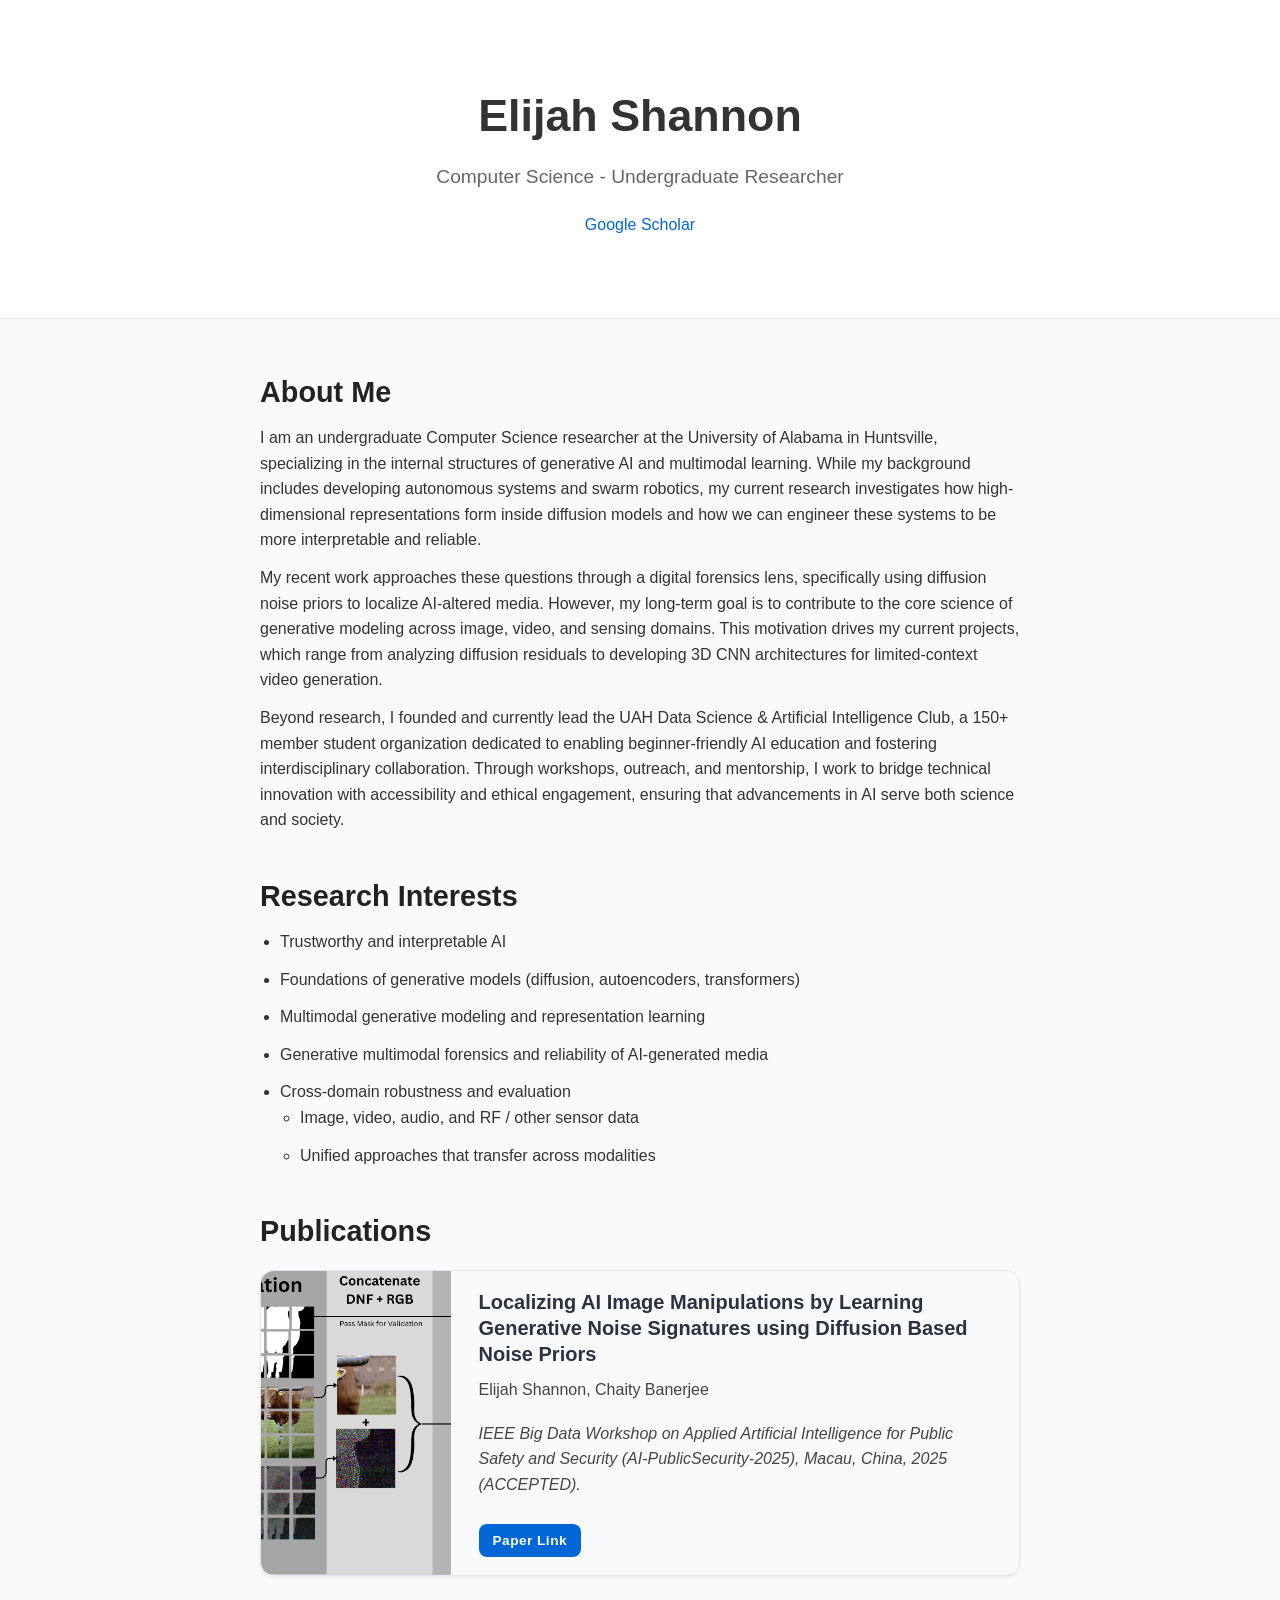
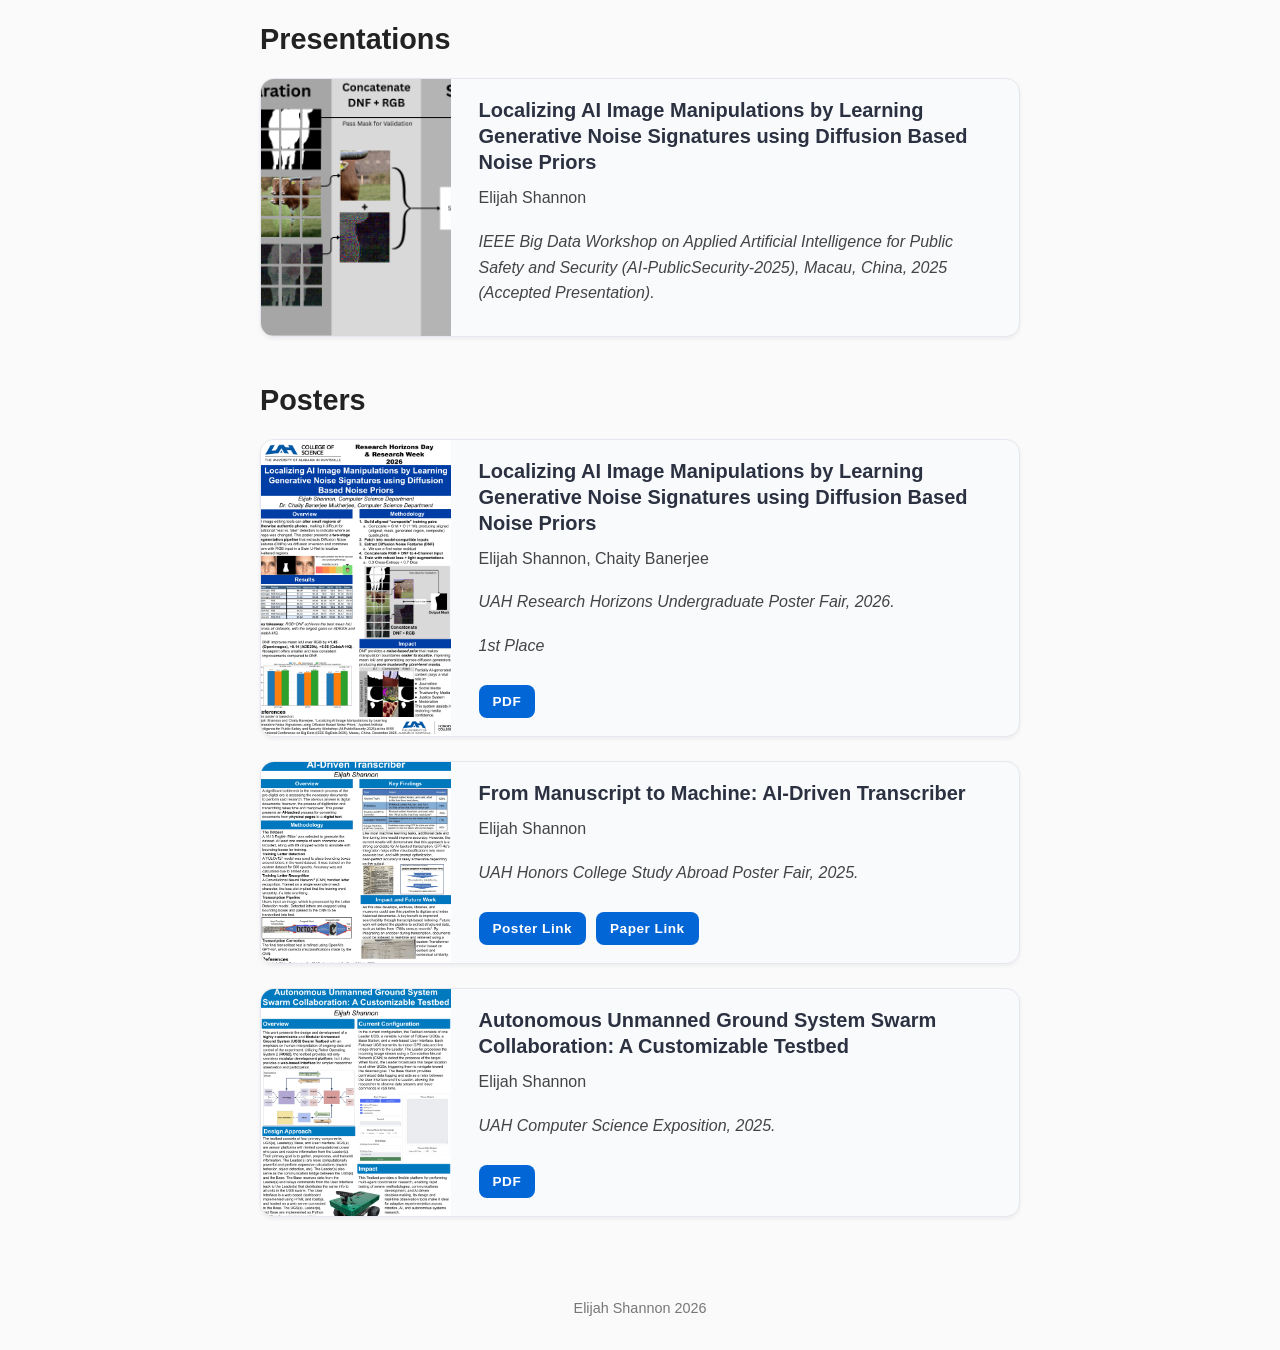
==== index.html @ 60a8a6fb "Fix HTML structure by closing a div tag" ====
<!DOCTYPE html>
<html lang="en">
<head>
    <meta charset="UTF-8">
    <meta name="viewport" content="width=device-width, initial-scale=1.0">
    <title>Elijah Shannon</title>
    <link rel="stylesheet" href="style.css">
</head>

<body>

    <header class="hero" role="banner">
        <h1>Elijah Shannon</h1>
        <p class="subtitle">Computer Science - Undergraduate Researcher</p>
        <div class="links" aria-label="Profile links">
            <!--<a href="Elijah_Shannon_CV.pdf" target="_blank" rel="noopener">CV</a> -->
            <a href="https://scholar.google.com/citations?user=PR8HUvsAAAAJ&hl" target="_blank" rel="noopener noreferrer">Google Scholar</a>
        </div>
    </header>

    <main class="content" role="main">

        <h2>About Me</h2>
        <p>
            I am an undergraduate Computer Science researcher at the University of Alabama in Huntsville, 
            specializing in the internal structures of generative AI and multimodal learning. 
            While my background includes developing autonomous systems and swarm robotics, my current research 
            investigates how high-dimensional representations form inside diffusion models and how 
            we can engineer these systems to be more interpretable and reliable.
        </p>
        <p>
            My recent work approaches these questions through a digital forensics lens, specifically using 
            diffusion noise priors to localize AI-altered media. However, my long-term goal is to contribute 
            to the core science of generative modeling across image, video, and sensing domains. 
            This motivation drives my current projects, which range from analyzing diffusion residuals 
            to developing 3D CNN architectures for limited-context video generation.
        </p>

        <p>
            Beyond research, I founded and currently lead the UAH Data Science & Artificial Intelligence 
            Club, a 150+ member student organization dedicated to enabling beginner-friendly AI education and 
            fostering interdisciplinary collaboration. Through workshops, outreach, and mentorship, I work to 
            bridge technical innovation with accessibility and ethical engagement, ensuring that advancements 
            in AI serve both science and society.
        </p>

        <h2>Research Interests</h2>
        <ul>
            <li>Trustworthy and interpretable AI</li>
            <li>Foundations of generative models (diffusion, autoencoders, transformers)</li>
            <li>Multimodal generative modeling and representation learning</li>
            <li>Generative multimodal forensics and reliability of AI-generated media</li>
            <li>
                Cross-domain robustness and evaluation
                <ul>
                    <li>Image, video, audio, and RF / other sensor data</li>
                    <li>Unified approaches that transfer across modalities</li>
                </ul>
            </li>
        </ul>


        <h2>Publications</h2>
        <div class="block-list" id="publications">

            <!-- Publication: IEEE Big Data Workshop Paper -->
            <div class="info-block" data-type="publication" data-project="dnf-localization">
                <button class="block-image" aria-label="Expand DNF-Localization figure" data-full="assets/Full_Model_Pipeline.png">
                    <img src="assets/Full_Model_Pipeline.png" alt="Visualization of diffusion noise feature segmentation pipeline" loading="lazy">
                </button>
                <div class="block-body">
                    <h3>
                        Localizing AI Image Manipulations by Learning Generative Noise Signatures using Diffusion Based Noise Priors
                    </h3>
                    <p class="authors">Elijah Shannon, Chaity Banerjee</p>
                    <p class="venue-line">IEEE Big Data Workshop on Applied Artificial Intelligence for Public Safety and Security (AI-PublicSecurity-2025), Macau, China, 2025 (ACCEPTED).</p>
                    <div class="block-actions">
                        <a href="https://ieeexplore.ieee.org/document/11400913" target="_blank" rel="noopener">Paper Link</a>
                    </div>                </div>
            </div>

        </div>

        <h2>Presentations</h2>

        <div class="block-list" id="posters">
            <!-- Poster: AI Manipulation Detection -->
            <div class="info-block" data-type="poster" data-project="ai-localization">
                <button class="block-image" aria-label="Expand AI Manipulation Detection poster" data-full="assets/Full_Model_Pipeline.png">
                    <img src="assets/Full_Model_Pipeline.png" alt="AI image manipulation detection via diffusion residuals" loading="lazy">
                </button>
                <div class="block-body">
                    <h3><span>Localizing AI Image Manipulations by Learning Generative Noise Signatures using Diffusion Based Noise Priors</span></h3>
                    <p class="authors">Elijah Shannon</p>
                    <p class="venue-line">IEEE Big Data Workshop on Applied Artificial Intelligence for Public Safety and Security (AI-PublicSecurity-2025), Macau, China, 2025 (Accepted Presentation).</p>
                </div>
            </div>

        </div>

        <h2>Posters</h2>
        <div class="block-list" id="posters">


            <div class="info-block" data-type="poster" data-project="text-digitization">
                <button class="block-image" aria-label="Expand  poster" data-full="assets/Research_Horizons_Poster.png">
                    <img src="assets/Research_Horizons_Poster.png" alt="AI-Driven AI generated content detector" loading="lazy">
                </button>
                <div class="block-body">
                    <h3>
                        Localizing AI Image Manipulations by Learning Generative Noise Signatures using Diffusion Based Noise Priors
                    </a></h3>
                    <p class="authors">Elijah Shannon, Chaity Banerjee</p>
                    <p class="venue-line">UAH Research Horizons Undergraduate Poster Fair, 2026.</p>
                    <p class="venue-line">1st Place</p>
                    <div class="block-actions">
                        <a href="pdfs/Research_Horizons_Poster.pdf" target="_blank" rel="noopener">PDF</a>
                    </div>
                </div>
            </div>

            
            <!-- Poster: AI-Driven Digitization -->
            <div class="info-block" data-type="poster" data-project="text-digitization">
                <button class="block-image" aria-label="Expand Digitization poster" data-full="assets/From_Manuscript_To_Machine.png">
                    <img src="assets/From_Manuscript_To_Machine.png" alt="AI transcription pipeline for historical manuscripts" loading="lazy">
                </button>
                <div class="block-body">
                    <h3><a href="https://louis.uah.edu/honors-399/28/" target="_blank" rel="noopener">
                        From Manuscript to Machine: AI-Driven Transcriber
                    </a></h3>
                    <p class="authors">Elijah Shannon</p>
                    <p class="venue-line">UAH Honors College Study Abroad Poster Fair, 2025.</p>
                    <div class="block-actions">
                        <a href="https://louis.uah.edu/honors-399/28/" target="_blank" rel="noopener">Poster Link</a>
                        <a href="https://libarchstor2.uah.edu/digitalcollections/exhibits/show/uah-in-london/elijah-g-shannon" target="_blank" rel="noopener">Paper Link</a>
                    </div>
                </div>
            </div>

            <!-- Poster: Drone Programming and Cybersecurity Robotics -->
            <div class="info-block" data-type="poster" data-project="drone-ros2">
                <button class="block-image" aria-label="Expand Drone Robotics poster" data-full="assets/Unmanned_Ground_System.png">
                    <img src="assets/Unmanned_Ground_System.png" alt="ROS2-based multi-agent autonomous system poster" loading="lazy">
                </button>
                <div class="block-body">
                    <h3><span>Autonomous Unmanned Ground System Swarm Collaboration: A Customizable Testbed</span></h3>
                    <p class="authors">Elijah Shannon</p>
                    <p class="venue-line">UAH Computer Science Exposition, 2025.</p>
                    <div class="block-actions">
                        <a href="pdfs/Unmanned_Ground_System.pdf" target="_blank" rel="noopener">PDF</a>
                    </div>
                </div>
            </div>

        </div>

        
        <!-- Modal root (shared for all expandable images) -->
        <div id="imgModal" class="modal" aria-hidden="true" role="dialog" aria-label="Expanded image dialog">
            <div class="modal-content">
                <button type="button" class="modal-close" aria-label="Close image">&times;</button>
                <img id="modalImage" alt="Expanded item image">
                <div id="modalCaption"></div>
            </div>
        </div>

        <!-- External script moved to script.js -->
    </main>
    <footer>
        <p>Elijah Shannon 2026</p>
    </footer>

    <script src="script.js"></script>

</body>
</html>
---- style.css ----
/* ----------- Global Reset ----------- */
* {
    margin: 0;
    padding: 0;
    box-sizing: border-box;
}

/* ----------- Body ----------- */
body {
    font-family: "Segoe UI", Helvetica, Arial, sans-serif;
    line-height: 1.6;
    color: #333;
    background: #fafafa;
    margin: 0;
}

/* ----------- Header / Hero ----------- */
.hero {
    text-align: center;
    padding: 80px 20px;
    background: white;
    border-bottom: 1px solid #e5e5e5;
}

.hero h1 {
    font-size: 2.8rem;
    font-weight: 700;
    margin-bottom: 10px;
}

.subtitle {
    font-size: 1.2rem;
    color: #666;
    margin-bottom: 20px;
}

.links a {
    margin: 0 10px;
    text-decoration: none;
    color: #0366d6;
    font-weight: 500;
}

.links a:hover {
    text-decoration: underline;
}

/* ----------- Content ----------- */
.content {
    max-width: 800px;
    margin: 50px auto;
    padding: 0 20px;
}

.content h2 {
    font-size: 1.8rem;
    margin-top: 40px;
    margin-bottom: 10px;
    color: #222;
}

.content p, .content li {
    font-size: 1rem;
    margin-bottom: 12px;
}

.content ul {
    margin-left: 20px;
}

/* ----------- Footer ----------- */
footer {
    text-align: center;
    padding: 30px 0;
    color: #777;
    font-size: 0.9rem;
    margin-top: 40px;
}

/* ----------- Reusable Info Blocks ----------- */
.block-list {
    display: flex;
    flex-direction: column;
    gap: 24px;
    margin-top: 16px;
}

.info-block {
    display: flex;
    align-items: stretch;
    background: #f9fafc;
    border: 1px solid #e4e8ee;
    border-radius: 14px;
    box-shadow: 0 2px 4px rgba(0,0,0,0.06);
    overflow: hidden;
    transition: box-shadow .2s ease, transform .2s ease;
}

.info-block:hover {
    box-shadow: 0 4px 12px rgba(0,0,0,0.10);
}

.info-block:focus-within {
    box-shadow: 0 0 0 3px rgba(3,102,214,0.25);
}

.block-image {
    display: block;
    cursor: zoom-in;
    padding: 0;
    border: 0;
    background: #fff;
    width: 25%;
    min-width: 180px;
    position: relative;
    overflow: hidden;
}

.block-image img {
    width: 100%;
    height: 100%;
    object-fit: cover;
    display: block;
    aspect-ratio: 5 / 4; /* Cropped rectangle */
    transition: transform .3s ease;
}

.block-image:hover img {
    transform: scale(1.05);
}

.block-body {
    flex: 1;
    padding: 18px 28px;
    display: flex;
    flex-direction: column;
    justify-content: center;
    gap: 6px;
}

.block-body h3 {
    margin: 0 0 4px 0;
    font-size: 1.25rem;
    line-height: 1.3;
    color: #2b3140;
}

.block-body h3 a, .block-body h3 span {
    text-decoration: none;
    color: inherit;
}

.block-body h3 a:hover {
    text-decoration: underline;
}

.authors, .pub-meta, .venue-line {
    font-size: 0.95rem;
    color: #444;
}

.venue-line { font-style: italic; }

.block-actions {
    margin-top: 8px;
    display: flex;
    gap: 10px;
    flex-wrap: wrap;
}

.block-actions a {
    background: #0366d6;
    color: #fff;
    text-decoration: none;
    padding: 6px 14px;
    border-radius: 8px;
    font-size: 0.85rem;
    font-weight: 600;
    letter-spacing: .5px;
    display: inline-flex;
    align-items: center;
    gap: 4px;
    transition: background .15s ease, box-shadow .15s ease;
}

.block-actions a:hover {
    background: #024f9f;
    box-shadow: 0 2px 6px rgba(0,0,0,0.15);
}

.block-actions a:focus-visible {
    outline: 2px solid #024f9f;
    outline-offset: 2px;
}

@media (max-width: 720px) {
    .info-block { flex-direction: column; }
    .block-image { width: 100%; min-width: 100%; }
    .block-body { padding: 16px 20px; }
}

/* ----------- Modal (shared enlarged image) ----------- */
.modal {
    position: fixed;
    inset: 0;
    background: rgba(30,30,40,0.75);
    display: none;
    align-items: center;
    justify-content: center;
    padding: 40px 20px;
    z-index: 1000;
}

.modal.open { display: flex; }

.modal-content {
    background: #ffffff;
    padding: 16px 18px 24px;
    border-radius: 12px;
    max-width: 1000px;
    width: 100%;
    box-shadow: 0 8px 32px rgba(0,0,0,0.25);
    position: relative;
    display: flex;
    flex-direction: column;
    gap: 14px;
}

.modal-content img {
    max-width: 100%;
    height: auto;
    display: block;
    border-radius: 6px;
    max-height: 82vh; /* Prevent vertical overflow */
    object-fit: contain; /* Scale large posters without cropping */
}

.modal-close {
    position: absolute;
    top: 8px;
    right: 12px;
    background: transparent;
    border: none;
    font-size: 1.8rem;
    cursor: pointer;
    line-height: 1;
    color: #333;
}

.modal-close:hover { color: #0366d6; }

.modal-close:focus-visible {
    outline: 2px solid #0366d6;
    border-radius: 4px;
}

#modalCaption {
    font-size: 1rem;
    font-weight: 600;
    color: #2b3140;
}

/* ----------- Utility ----------- */
.pub-meta { color: #555; }
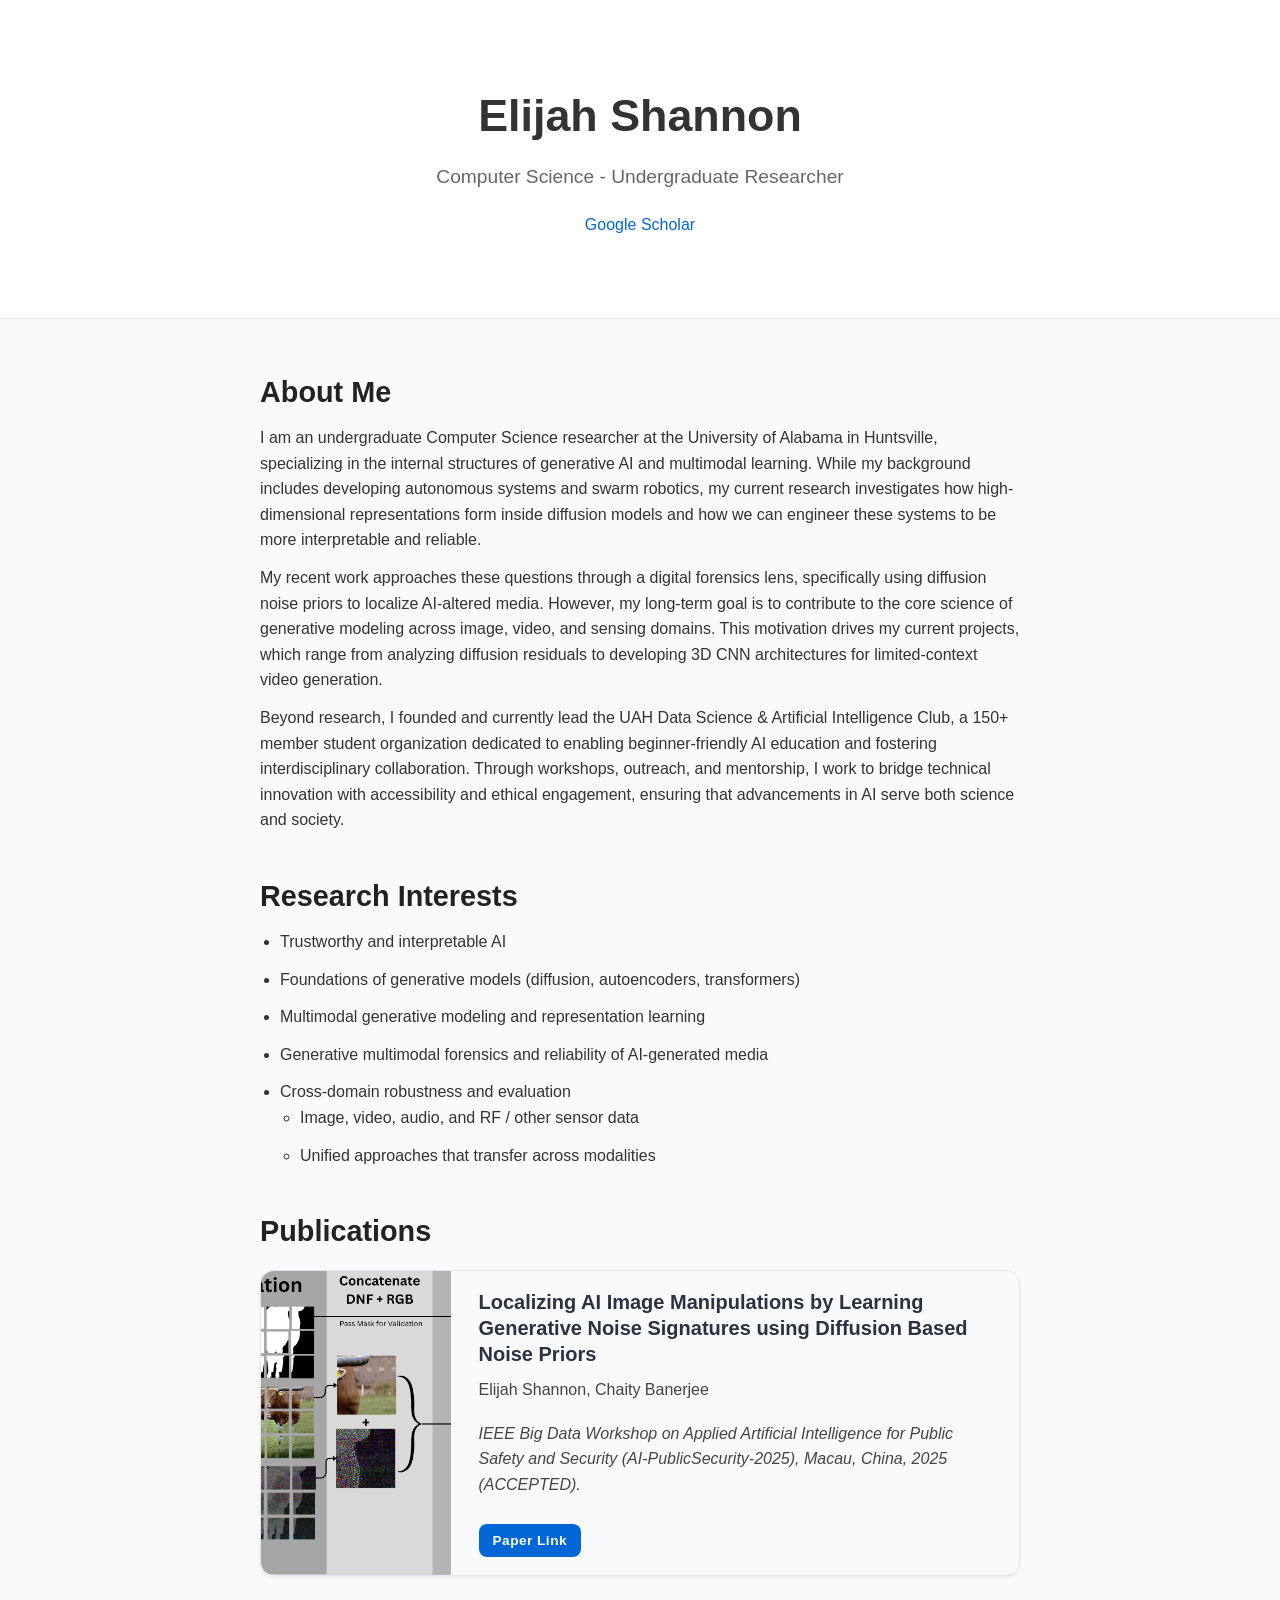
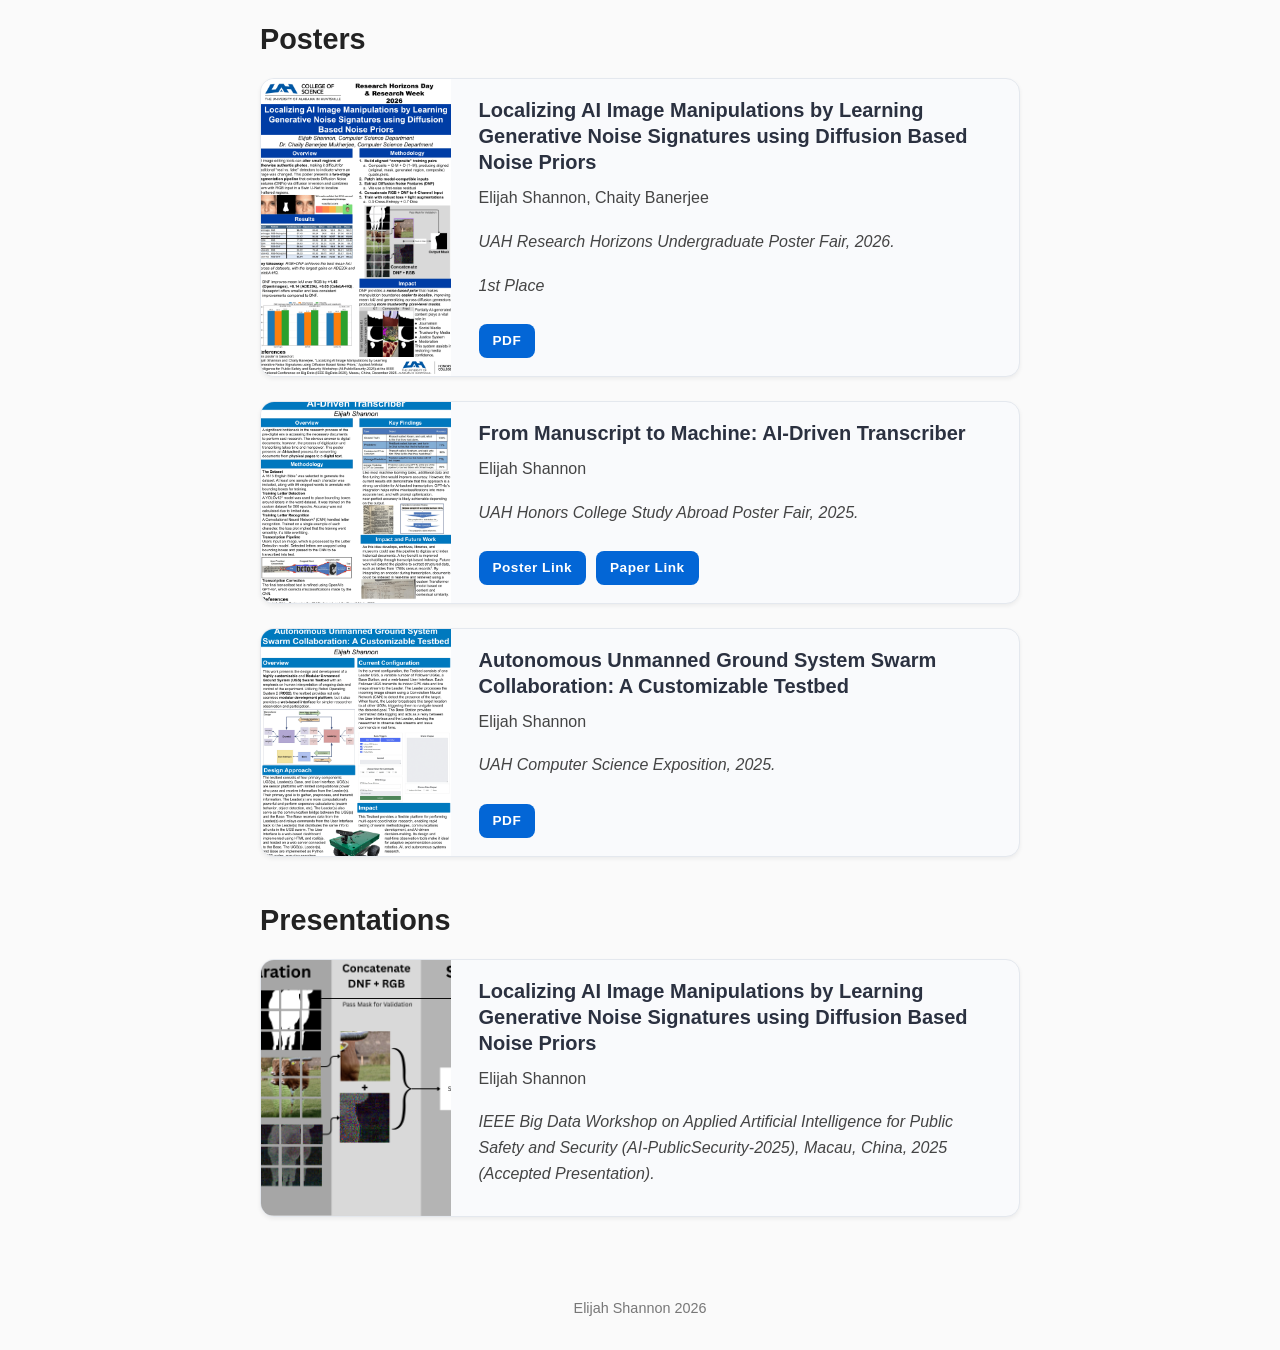
==== commit 2a83ecc2: "Reorganize presentations section in index.html" ====
--- a/index.html
+++ b/index.html
@@ -81,23 +81,6 @@
 
         </div>
 
-        <h2>Presentations</h2>
-
-        <div class="block-list" id="posters">
-            <!-- Poster: AI Manipulation Detection -->
-            <div class="info-block" data-type="poster" data-project="ai-localization">
-                <button class="block-image" aria-label="Expand AI Manipulation Detection poster" data-full="assets/Full_Model_Pipeline.png">
-                    <img src="assets/Full_Model_Pipeline.png" alt="AI image manipulation detection via diffusion residuals" loading="lazy">
-                </button>
-                <div class="block-body">
-                    <h3><span>Localizing AI Image Manipulations by Learning Generative Noise Signatures using Diffusion Based Noise Priors</span></h3>
-                    <p class="authors">Elijah Shannon</p>
-                    <p class="venue-line">IEEE Big Data Workshop on Applied Artificial Intelligence for Public Safety and Security (AI-PublicSecurity-2025), Macau, China, 2025 (Accepted Presentation).</p>
-                </div>
-            </div>
-
-        </div>
-
         <h2>Posters</h2>
         <div class="block-list" id="posters">
 
@@ -155,6 +138,23 @@
 
         </div>
 
+
+<h2>Presentations</h2>
+
+        <div class="block-list" id="posters">
+            <!-- Poster: AI Manipulation Detection -->
+            <div class="info-block" data-type="poster" data-project="ai-localization">
+                <button class="block-image" aria-label="Expand AI Manipulation Detection poster" data-full="assets/Full_Model_Pipeline.png">
+                    <img src="assets/Full_Model_Pipeline.png" alt="AI image manipulation detection via diffusion residuals" loading="lazy">
+                </button>
+                <div class="block-body">
+                    <h3><span>Localizing AI Image Manipulations by Learning Generative Noise Signatures using Diffusion Based Noise Priors</span></h3>
+                    <p class="authors">Elijah Shannon</p>
+                    <p class="venue-line">IEEE Big Data Workshop on Applied Artificial Intelligence for Public Safety and Security (AI-PublicSecurity-2025), Macau, China, 2025 (Accepted Presentation).</p>
+                </div>
+            </div>
+
+        </div>
         
         <!-- Modal root (shared for all expandable images) -->
         <div id="imgModal" class="modal" aria-hidden="true" role="dialog" aria-label="Expanded image dialog">
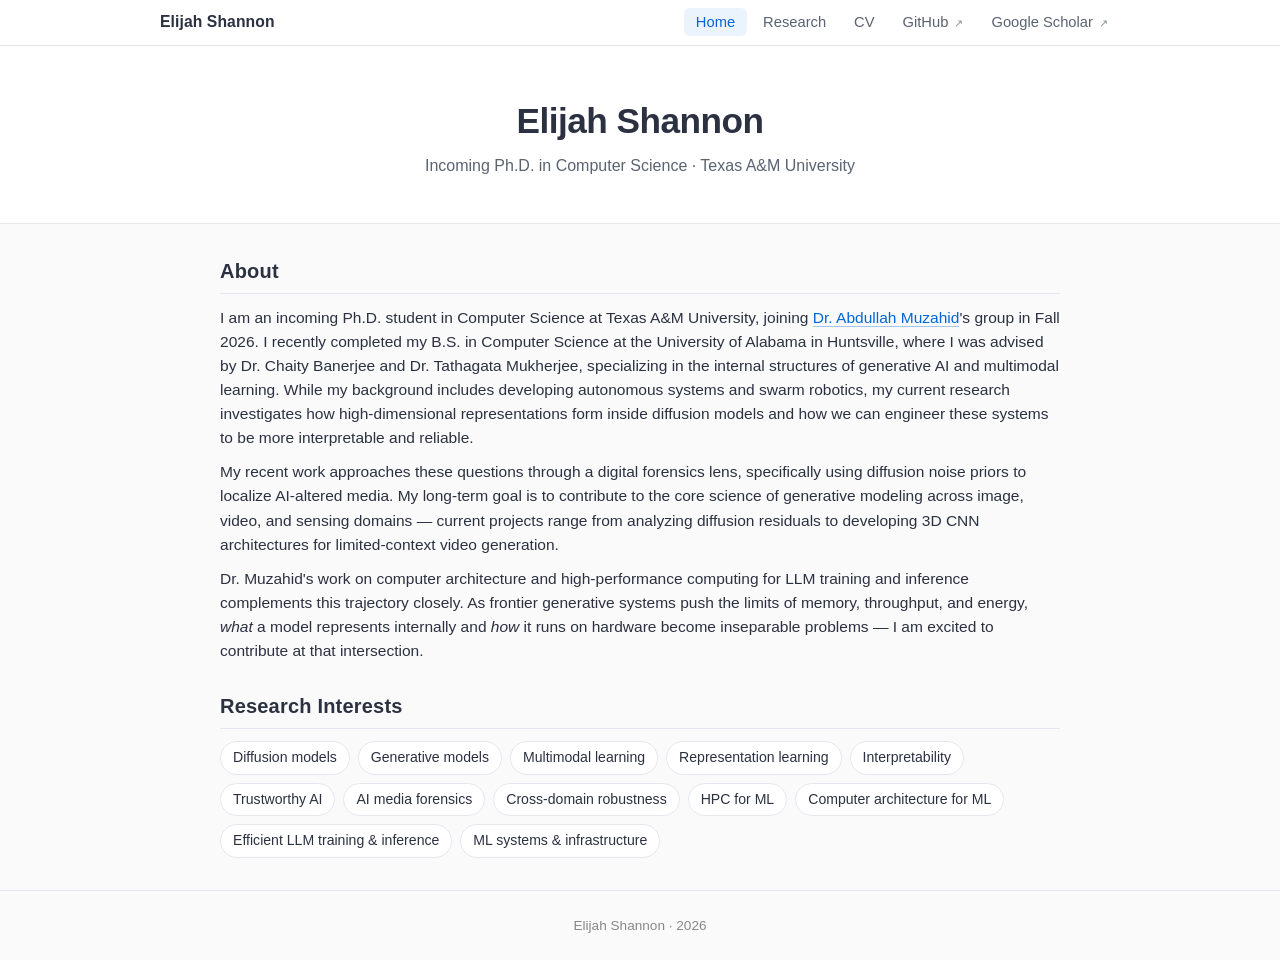
==== commit d0eb58f1: "Redesign site: multi-page layout with Home, Research, and CV - Split content into three pages with a" ====
--- a/index.html
+++ b/index.html
@@ -9,166 +9,75 @@
 
 <body>
 
+    <nav class="site-nav" aria-label="Primary">
+        <div class="site-nav-inner">
+            <a href="index.html" class="brand">Elijah Shannon</a>
+            <ul class="nav-links">
+                <li><a href="index.html" class="active" aria-current="page">Home</a></li>
+                <li><a href="research.html">Research</a></li>
+                <li><a href="cv.html">CV</a></li>
+                <li><a href="https://github.com/ElijahTheRandom/" target="_blank" rel="noopener noreferrer">GitHub <span class="ext">&#8599;</span></a></li>
+                <li><a href="https://scholar.google.com/citations?user=PR8HUvsAAAAJ&hl" target="_blank" rel="noopener noreferrer">Google Scholar <span class="ext">&#8599;</span></a></li>
+            </ul>
+        </div>
+    </nav>
+
     <header class="hero" role="banner">
         <h1>Elijah Shannon</h1>
-        <p class="subtitle">Computer Science - Undergraduate Researcher</p>
-        <div class="links" aria-label="Profile links">
-            <!--<a href="Elijah_Shannon_CV.pdf" target="_blank" rel="noopener">CV</a> -->
-            <a href="https://scholar.google.com/citations?user=PR8HUvsAAAAJ&hl" target="_blank" rel="noopener noreferrer">Google Scholar</a>
-        </div>
+        <p class="subtitle">Incoming Ph.D. in Computer Science &middot; Texas A&amp;M University</p>
     </header>
 
     <main class="content" role="main">
 
-        <h2>About Me</h2>
-        <p>
-            I am an undergraduate Computer Science researcher at the University of Alabama in Huntsville, 
-            specializing in the internal structures of generative AI and multimodal learning. 
-            While my background includes developing autonomous systems and swarm robotics, my current research 
-            investigates how high-dimensional representations form inside diffusion models and how 
-            we can engineer these systems to be more interpretable and reliable.
-        </p>
-        <p>
-            My recent work approaches these questions through a digital forensics lens, specifically using 
-            diffusion noise priors to localize AI-altered media. However, my long-term goal is to contribute 
-            to the core science of generative modeling across image, video, and sensing domains. 
-            This motivation drives my current projects, which range from analyzing diffusion residuals 
-            to developing 3D CNN architectures for limited-context video generation.
-        </p>
+        <section class="about">
+            <h2>About</h2>
+            <p>
+                I am an incoming Ph.D. student in Computer Science at Texas A&amp;M University, joining
+                <a href="https://engineering.tamu.edu/cse/profiles/Muzahid-Abdullah.html" target="_blank" rel="noopener noreferrer">Dr. Abdullah Muzahid</a>'s
+                group in Fall 2026. I recently completed my B.S. in Computer Science at the University of
+                Alabama in Huntsville, where I was advised by Dr. Chaity Banerjee and
+                Dr. Tathagata Mukherjee, specializing in the internal structures of generative AI and
+                multimodal learning. While my background includes developing autonomous systems and swarm robotics, my
+                current research investigates how high-dimensional representations form inside diffusion
+                models and how we can engineer these systems to be more interpretable and reliable.
+            </p>
+            <p>
+                My recent work approaches these questions through a digital forensics lens, specifically using
+                diffusion noise priors to localize AI-altered media. My long-term goal is to contribute to the
+                core science of generative modeling across image, video, and sensing domains &mdash; current
+                projects range from analyzing diffusion residuals to developing 3D CNN architectures for
+                limited-context video generation.
+            </p>
+            <p>
+                Dr. Muzahid's work on computer architecture and high-performance computing for LLM training
+                and inference complements this trajectory closely. As frontier generative systems push the
+                limits of memory, throughput, and energy, <em>what</em> a model represents internally and
+                <em>how</em> it runs on hardware become inseparable problems &mdash; I am excited to
+                contribute at that intersection.
+            </p>
+        </section>
 
-        <p>
-            Beyond research, I founded and currently lead the UAH Data Science & Artificial Intelligence 
-            Club, a 150+ member student organization dedicated to enabling beginner-friendly AI education and 
-            fostering interdisciplinary collaboration. Through workshops, outreach, and mentorship, I work to 
-            bridge technical innovation with accessibility and ethical engagement, ensuring that advancements 
-            in AI serve both science and society.
-        </p>
+        <section class="interests">
+            <h2>Research Interests</h2>
+            <ul class="tag-list">
+                <li>Diffusion models</li>
+                <li>Generative models</li>
+                <li>Multimodal learning</li>
+                <li>Representation learning</li>
+                <li>Interpretability</li>
+                <li>Trustworthy AI</li>
+                <li>AI media forensics</li>
+                <li>Cross-domain robustness</li>
+                <li>HPC for ML</li>
+                <li>Computer architecture for ML</li>
+                <li>Efficient LLM training &amp; inference</li>
+                <li>ML systems &amp; infrastructure</li>
+            </ul>
+        </section>
 
-        <h2>Research Interests</h2>
-        <ul>
-            <li>Trustworthy and interpretable AI</li>
-            <li>Foundations of generative models (diffusion, autoencoders, transformers)</li>
-            <li>Multimodal generative modeling and representation learning</li>
-            <li>Generative multimodal forensics and reliability of AI-generated media</li>
-            <li>
-                Cross-domain robustness and evaluation
-                <ul>
-                    <li>Image, video, audio, and RF / other sensor data</li>
-                    <li>Unified approaches that transfer across modalities</li>
-                </ul>
-            </li>
-        </ul>
-
-
-        <h2>Publications</h2>
-        <div class="block-list" id="publications">
-
-            <!-- Publication: IEEE Big Data Workshop Paper -->
-            <div class="info-block" data-type="publication" data-project="dnf-localization">
-                <button class="block-image" aria-label="Expand DNF-Localization figure" data-full="assets/Full_Model_Pipeline.png">
-                    <img src="assets/Full_Model_Pipeline.png" alt="Visualization of diffusion noise feature segmentation pipeline" loading="lazy">
-                </button>
-                <div class="block-body">
-                    <h3>
-                        Localizing AI Image Manipulations by Learning Generative Noise Signatures using Diffusion Based Noise Priors
-                    </h3>
-                    <p class="authors">Elijah Shannon, Chaity Banerjee</p>
-                    <p class="venue-line">IEEE Big Data Workshop on Applied Artificial Intelligence for Public Safety and Security (AI-PublicSecurity-2025), Macau, China, 2025 (ACCEPTED).</p>
-                    <div class="block-actions">
-                        <a href="https://ieeexplore.ieee.org/document/11400913" target="_blank" rel="noopener">Paper Link</a>
-                    </div>                </div>
-            </div>
-
-        </div>
-
-        <h2>Posters</h2>
-        <div class="block-list" id="posters">
-
-
-            <div class="info-block" data-type="poster" data-project="text-digitization">
-                <button class="block-image" aria-label="Expand  poster" data-full="assets/Research_Horizons_Poster.png">
-                    <img src="assets/Research_Horizons_Poster.png" alt="AI-Driven AI generated content detector" loading="lazy">
-                </button>
-                <div class="block-body">
-                    <h3>
-                        Localizing AI Image Manipulations by Learning Generative Noise Signatures using Diffusion Based Noise Priors
-                    </a></h3>
-                    <p class="authors">Elijah Shannon, Chaity Banerjee</p>
-                    <p class="venue-line">UAH Research Horizons Undergraduate Poster Fair, 2026.</p>
-                    <p class="venue-line">1st Place</p>
-                    <div class="block-actions">
-                        <a href="pdfs/Research_Horizons_Poster.pdf" target="_blank" rel="noopener">PDF</a>
-                    </div>
-                </div>
-            </div>
-
-            
-            <!-- Poster: AI-Driven Digitization -->
-            <div class="info-block" data-type="poster" data-project="text-digitization">
-                <button class="block-image" aria-label="Expand Digitization poster" data-full="assets/From_Manuscript_To_Machine.png">
-                    <img src="assets/From_Manuscript_To_Machine.png" alt="AI transcription pipeline for historical manuscripts" loading="lazy">
-                </button>
-                <div class="block-body">
-                    <h3><a href="https://louis.uah.edu/honors-399/28/" target="_blank" rel="noopener">
-                        From Manuscript to Machine: AI-Driven Transcriber
-                    </a></h3>
-                    <p class="authors">Elijah Shannon</p>
-                    <p class="venue-line">UAH Honors College Study Abroad Poster Fair, 2025.</p>
-                    <div class="block-actions">
-                        <a href="https://louis.uah.edu/honors-399/28/" target="_blank" rel="noopener">Poster Link</a>
-                        <a href="https://libarchstor2.uah.edu/digitalcollections/exhibits/show/uah-in-london/elijah-g-shannon" target="_blank" rel="noopener">Paper Link</a>
-                    </div>
-                </div>
-            </div>
-
-            <!-- Poster: Drone Programming and Cybersecurity Robotics -->
-            <div class="info-block" data-type="poster" data-project="drone-ros2">
-                <button class="block-image" aria-label="Expand Drone Robotics poster" data-full="assets/Unmanned_Ground_System.png">
-                    <img src="assets/Unmanned_Ground_System.png" alt="ROS2-based multi-agent autonomous system poster" loading="lazy">
-                </button>
-                <div class="block-body">
-                    <h3><span>Autonomous Unmanned Ground System Swarm Collaboration: A Customizable Testbed</span></h3>
-                    <p class="authors">Elijah Shannon</p>
-                    <p class="venue-line">UAH Computer Science Exposition, 2025.</p>
-                    <div class="block-actions">
-                        <a href="pdfs/Unmanned_Ground_System.pdf" target="_blank" rel="noopener">PDF</a>
-                    </div>
-                </div>
-            </div>
-
-        </div>
-
-
-<h2>Presentations</h2>
-
-        <div class="block-list" id="posters">
-            <!-- Poster: AI Manipulation Detection -->
-            <div class="info-block" data-type="poster" data-project="ai-localization">
-                <button class="block-image" aria-label="Expand AI Manipulation Detection poster" data-full="assets/Full_Model_Pipeline.png">
-                    <img src="assets/Full_Model_Pipeline.png" alt="AI image manipulation detection via diffusion residuals" loading="lazy">
-                </button>
-                <div class="block-body">
-                    <h3><span>Localizing AI Image Manipulations by Learning Generative Noise Signatures using Diffusion Based Noise Priors</span></h3>
-                    <p class="authors">Elijah Shannon</p>
-                    <p class="venue-line">IEEE Big Data Workshop on Applied Artificial Intelligence for Public Safety and Security (AI-PublicSecurity-2025), Macau, China, 2025 (Accepted Presentation).</p>
-                </div>
-            </div>
-
-        </div>
-        
-        <!-- Modal root (shared for all expandable images) -->
-        <div id="imgModal" class="modal" aria-hidden="true" role="dialog" aria-label="Expanded image dialog">
-            <div class="modal-content">
-                <button type="button" class="modal-close" aria-label="Close image">&times;</button>
-                <img id="modalImage" alt="Expanded item image">
-                <div id="modalCaption"></div>
-            </div>
-        </div>
-
-        <!-- External script moved to script.js -->
     </main>
     <footer>
-        <p>Elijah Shannon 2026</p>
+        <p>Elijah Shannon &middot; 2026</p>
     </footer>
 
     <script src="script.js"></script>
--- a/style.css
+++ b/style.css
@@ -5,103 +5,405 @@
     box-sizing: border-box;
 }
 
+:root {
+    --accent: #0366d6;
+    --accent-dark: #024f9f;
+    --text: #2b3140;
+    --text-muted: #5a6370;
+    --bg: #fafafa;
+    --card-bg: #ffffff;
+    --card-border: #e4e8ee;
+    --thumb-bg: #f3f5f8;
+}
+
 /* ----------- Body ----------- */
 body {
     font-family: "Segoe UI", Helvetica, Arial, sans-serif;
-    line-height: 1.6;
-    color: #333;
-    background: #fafafa;
+    line-height: 1.55;
+    color: var(--text);
+    background: var(--bg);
+}
+
+/* ----------- Top Navigation ----------- */
+.site-nav {
+    position: sticky;
+    top: 0;
+    z-index: 50;
+    background: rgba(255,255,255,0.92);
+    backdrop-filter: saturate(160%) blur(8px);
+    -webkit-backdrop-filter: saturate(160%) blur(8px);
+    border-bottom: 1px solid var(--card-border);
+}
+
+.site-nav-inner {
+    max-width: 1000px;
+    margin: 0 auto;
+    padding: 10px 20px;
+    display: flex;
+    align-items: center;
+    justify-content: space-between;
+    gap: 16px;
+}
+
+.brand {
+    font-weight: 700;
+    font-size: 0.98rem;
+    letter-spacing: 0.1px;
+    color: var(--text);
+    text-decoration: none;
+}
+
+.brand:hover { color: var(--accent); }
+
+.nav-links {
+    list-style: none;
+    display: flex;
+    gap: 4px;
+    padding: 0;
     margin: 0;
+    flex-wrap: wrap;
+}
+
+.nav-links a {
+    color: var(--text-muted);
+    text-decoration: none;
+    font-size: 0.92rem;
+    font-weight: 500;
+    padding: 6px 12px;
+    border-radius: 6px;
+    transition: color .15s ease, background .15s ease;
+}
+
+.nav-links a:hover {
+    color: var(--text);
+    background: #f0f3f8;
+}
+
+.nav-links a.active {
+    color: var(--accent);
+    background: rgba(3,102,214,0.08);
+}
+
+.nav-links .ext {
+    font-size: 0.75em;
+    opacity: 0.7;
+    margin-left: 2px;
 }
 
 /* ----------- Header / Hero ----------- */
 .hero {
     text-align: center;
-    padding: 80px 20px;
-    background: white;
-    border-bottom: 1px solid #e5e5e5;
+    padding: 48px 20px 32px;
+    background: #fff;
+    border-bottom: 1px solid var(--card-border);
+}
+
+.page-header {
+    max-width: 880px;
+    margin: 36px auto 0;
+    padding: 0 20px 16px;
+    border-bottom: 1px solid var(--card-border);
+}
+
+.page-header h1 {
+    font-size: 1.8rem;
+    font-weight: 700;
+    letter-spacing: -0.3px;
+    margin-bottom: 4px;
+}
+
+.page-header .subtitle {
+    margin: 0;
+    font-size: 0.95rem;
 }
 
 .hero h1 {
-    font-size: 2.8rem;
+    font-size: 2.2rem;
     font-weight: 700;
-    margin-bottom: 10px;
+    letter-spacing: -0.5px;
+    margin-bottom: 6px;
 }
 
 .subtitle {
-    font-size: 1.2rem;
-    color: #666;
-    margin-bottom: 20px;
+    font-size: 1rem;
+    color: var(--text-muted);
+    margin-bottom: 12px;
 }
 
 .links a {
-    margin: 0 10px;
+    margin: 0 8px;
     text-decoration: none;
-    color: #0366d6;
+    color: var(--accent);
     font-weight: 500;
-}
-
-.links a:hover {
-    text-decoration: underline;
-}
+    font-size: 0.95rem;
+}
+
+.links a:hover { text-decoration: underline; }
 
 /* ----------- Content ----------- */
 .content {
-    max-width: 800px;
-    margin: 50px auto;
+    max-width: 880px;
+    margin: 32px auto;
     padding: 0 20px;
 }
 
+.content section {
+    margin-bottom: 28px;
+}
+
 .content h2 {
-    font-size: 1.8rem;
-    margin-top: 40px;
+    font-size: 1.25rem;
+    font-weight: 600;
+    margin-bottom: 12px;
+    padding-bottom: 6px;
+    color: var(--text);
+    border-bottom: 1px solid var(--card-border);
+    letter-spacing: 0.2px;
+}
+
+.content p {
+    font-size: 0.97rem;
     margin-bottom: 10px;
-    color: #222;
-}
-
-.content p, .content li {
-    font-size: 1rem;
-    margin-bottom: 12px;
-}
-
-.content ul {
-    margin-left: 20px;
+}
+
+.content p:last-child { margin-bottom: 0; }
+
+.content p a {
+    color: var(--accent);
+    text-decoration: none;
+    border-bottom: 1px solid rgba(3,102,214,0.35);
+    transition: color .15s ease, border-color .15s ease;
+}
+
+.content p a:hover {
+    color: var(--accent-dark);
+    border-bottom-color: var(--accent-dark);
 }
 
 /* ----------- Footer ----------- */
 footer {
     text-align: center;
-    padding: 30px 0;
-    color: #777;
+    padding: 24px 0;
+    color: #888;
+    font-size: 0.85rem;
+    border-top: 1px solid var(--card-border);
+    margin-top: 32px;
+}
+
+/* ----------- Research Interests (tag list) ----------- */
+.tag-list {
+    list-style: none;
+    display: flex;
+    flex-wrap: wrap;
+    gap: 8px;
+    padding: 0;
+}
+
+.tag-list li {
+    background: #fff;
+    border: 1px solid var(--card-border);
+    border-radius: 999px;
+    padding: 5px 12px;
+    font-size: 0.88rem;
+    color: var(--text);
+}
+
+/* ----------- CV entries (Education, Experience, Leadership) ----------- */
+.cv-list {
+    list-style: none;
+    padding: 0;
+    display: flex;
+    flex-direction: column;
+    gap: 10px;
+}
+
+.cv-entry {
+    background: var(--card-bg);
+    border: 1px solid var(--card-border);
+    border-left: 3px solid var(--accent);
+    border-radius: 8px;
+    padding: 12px 16px;
+}
+
+.cv-entry-head {
+    display: flex;
+    justify-content: space-between;
+    align-items: baseline;
+    gap: 12px;
+    flex-wrap: wrap;
+    margin-bottom: 2px;
+}
+
+.cv-entry-head h3 {
+    font-size: 1rem;
+    font-weight: 600;
+    color: var(--text);
+    margin: 0;
+    line-height: 1.3;
+}
+
+.cv-status {
+    font-size: 0.78rem;
+    font-weight: 600;
+    color: var(--accent-dark);
+    background: rgba(3,102,214,0.10);
+    padding: 2px 8px;
+    border-radius: 4px;
+    margin-left: 6px;
+    vertical-align: middle;
+    letter-spacing: 0.3px;
+}
+
+.cv-date {
+    font-size: 0.82rem;
+    color: var(--text-muted);
+    font-variant-numeric: tabular-nums;
+    white-space: nowrap;
+}
+
+.cv-meta {
+    font-size: 0.88rem;
+    color: var(--text);
+    margin: 0;
+}
+
+.cv-meta .org {
+    font-weight: 500;
+}
+
+.cv-meta .advisors {
+    color: var(--text-muted);
+    font-style: italic;
+}
+
+.cv-detail {
     font-size: 0.9rem;
-    margin-top: 40px;
+    color: var(--text-muted);
+    margin: 4px 0 0;
+    line-height: 1.5;
+}
+
+/* ----------- Awards & Honors ----------- */
+.awards-list {
+    list-style: none;
+    padding: 0;
+    display: flex;
+    flex-direction: column;
+    gap: 4px;
+}
+
+.awards-list li {
+    display: flex;
+    justify-content: space-between;
+    align-items: baseline;
+    gap: 12px;
+    padding: 8px 12px;
+    border-bottom: 1px solid var(--card-border);
+    flex-wrap: wrap;
+}
+
+.awards-list li:last-child { border-bottom: none; }
+
+.award-main {
+    flex: 1;
+    min-width: 0;
+}
+
+.award-title {
+    font-size: 0.95rem;
+    font-weight: 500;
+    color: var(--text);
+}
+
+.award-org {
+    font-size: 0.85rem;
+    color: var(--text-muted);
+    display: block;
+    margin-top: 1px;
+}
+
+.award-date {
+    font-size: 0.82rem;
+    color: var(--text-muted);
+    font-variant-numeric: tabular-nums;
+    white-space: nowrap;
+}
+
+.press-feature {
+    background: rgba(3,102,214,0.05);
+    border: 1px solid rgba(3,102,214,0.18);
+    border-radius: 8px;
+    padding: 10px 14px;
+    margin-bottom: 12px;
+    display: flex;
+    align-items: baseline;
+    justify-content: space-between;
+    gap: 12px;
+    flex-wrap: wrap;
+}
+
+.press-feature .press-label {
+    display: inline-block;
+    background: var(--accent);
+    color: #fff;
+    padding: 2px 8px;
+    border-radius: 4px;
+    font-size: 0.7rem;
+    font-weight: 700;
+    letter-spacing: 0.5px;
+    text-transform: uppercase;
+    margin-right: 8px;
+    vertical-align: middle;
+}
+
+.press-feature a {
+    color: var(--text);
+    text-decoration: none;
+    font-weight: 500;
+    font-size: 0.95rem;
+}
+
+.press-feature a:hover {
+    color: var(--accent);
+    text-decoration: underline;
+}
+
+.press-feature .press-meta {
+    font-size: 0.82rem;
+    color: var(--text-muted);
+    white-space: nowrap;
 }
 
 /* ----------- Reusable Info Blocks ----------- */
 .block-list {
     display: flex;
     flex-direction: column;
-    gap: 24px;
-    margin-top: 16px;
+    gap: 14px;
+}
+
+.block-grid {
+    display: grid;
+    grid-template-columns: repeat(2, minmax(0, 1fr));
+    gap: 14px;
 }
 
 .info-block {
     display: flex;
     align-items: stretch;
-    background: #f9fafc;
-    border: 1px solid #e4e8ee;
-    border-radius: 14px;
-    box-shadow: 0 2px 4px rgba(0,0,0,0.06);
+    background: var(--card-bg);
+    border: 1px solid var(--card-border);
+    border-radius: 10px;
     overflow: hidden;
-    transition: box-shadow .2s ease, transform .2s ease;
+    transition: box-shadow .15s ease, transform .15s ease, border-color .15s ease;
 }
 
 .info-block:hover {
-    box-shadow: 0 4px 12px rgba(0,0,0,0.10);
+    box-shadow: 0 4px 14px rgba(0,0,0,0.07);
+    border-color: #d4dae3;
 }
 
 .info-block:focus-within {
-    box-shadow: 0 0 0 3px rgba(3,102,214,0.25);
+    box-shadow: 0 0 0 3px rgba(3,102,214,0.22);
 }
 
 .block-image {
@@ -109,9 +411,10 @@
     cursor: zoom-in;
     padding: 0;
     border: 0;
-    background: #fff;
-    width: 25%;
-    min-width: 180px;
+    background: var(--thumb-bg);
+    width: 150px;
+    min-width: 150px;
+    flex-shrink: 0;
     position: relative;
     overflow: hidden;
 }
@@ -119,30 +422,30 @@
 .block-image img {
     width: 100%;
     height: 100%;
-    object-fit: cover;
+    object-fit: contain;
     display: block;
-    aspect-ratio: 5 / 4; /* Cropped rectangle */
-    transition: transform .3s ease;
-}
-
-.block-image:hover img {
-    transform: scale(1.05);
-}
+    padding: 8px;
+    transition: transform .25s ease;
+}
+
+.block-image:hover img { transform: scale(1.04); }
 
 .block-body {
     flex: 1;
-    padding: 18px 28px;
+    padding: 12px 16px;
     display: flex;
     flex-direction: column;
     justify-content: center;
-    gap: 6px;
+    gap: 4px;
+    min-width: 0;
 }
 
 .block-body h3 {
-    margin: 0 0 4px 0;
-    font-size: 1.25rem;
-    line-height: 1.3;
-    color: #2b3140;
+    margin: 0;
+    font-size: 1rem;
+    line-height: 1.35;
+    font-weight: 600;
+    color: var(--text);
 }
 
 .block-body h3 a, .block-body h3 span {
@@ -151,59 +454,126 @@
 }
 
 .block-body h3 a:hover {
+    color: var(--accent);
     text-decoration: underline;
 }
 
 .authors, .pub-meta, .venue-line {
-    font-size: 0.95rem;
-    color: #444;
+    font-size: 0.85rem;
+    color: var(--text-muted);
+    margin: 0;
 }
 
 .venue-line { font-style: italic; }
 
+.tag {
+    display: inline-block;
+    background: rgba(3,102,214,0.10);
+    color: var(--accent-dark);
+    padding: 1px 8px;
+    border-radius: 4px;
+    font-size: 0.72rem;
+    font-style: normal;
+    font-weight: 700;
+    letter-spacing: 0.3px;
+    text-transform: uppercase;
+}
+
+.tag-award {
+    background: rgba(202, 138, 4, 0.12);
+    color: #92660a;
+}
+
 .block-actions {
-    margin-top: 8px;
-    display: flex;
-    gap: 10px;
+    margin-top: 6px;
+    display: flex;
+    gap: 6px;
     flex-wrap: wrap;
 }
 
 .block-actions a {
-    background: #0366d6;
+    background: var(--accent);
     color: #fff;
     text-decoration: none;
-    padding: 6px 14px;
-    border-radius: 8px;
-    font-size: 0.85rem;
+    padding: 4px 10px;
+    border-radius: 6px;
+    font-size: 0.78rem;
     font-weight: 600;
-    letter-spacing: .5px;
+    letter-spacing: 0.3px;
     display: inline-flex;
     align-items: center;
-    gap: 4px;
-    transition: background .15s ease, box-shadow .15s ease;
-}
-
-.block-actions a:hover {
-    background: #024f9f;
-    box-shadow: 0 2px 6px rgba(0,0,0,0.15);
-}
+    transition: background .15s ease;
+}
+
+.block-actions a:hover { background: var(--accent-dark); }
 
 .block-actions a:focus-visible {
-    outline: 2px solid #024f9f;
+    outline: 2px solid var(--accent-dark);
     outline-offset: 2px;
 }
 
+/* ----------- Compact list (Presentations / talks) ----------- */
+.compact-list {
+    list-style: none;
+    padding: 0;
+    display: flex;
+    flex-direction: column;
+    gap: 8px;
+}
+
+.compact-list li {
+    padding: 10px 14px;
+    background: var(--card-bg);
+    border: 1px solid var(--card-border);
+    border-radius: 8px;
+    display: flex;
+    flex-direction: column;
+    gap: 2px;
+}
+
+.compact-title {
+    font-size: 0.95rem;
+    font-weight: 600;
+    color: var(--text);
+    line-height: 1.35;
+}
+
+.compact-venue {
+    font-size: 0.83rem;
+    color: var(--text-muted);
+    font-style: italic;
+}
+
+/* ----------- Responsive ----------- */
 @media (max-width: 720px) {
+    .hero { padding: 36px 16px 24px; }
+    .hero h1 { font-size: 1.85rem; }
+    .content { margin: 24px auto; }
+    .block-grid { grid-template-columns: 1fr; }
+    .info-block { flex-direction: row; }
+    .block-image { width: 110px; min-width: 110px; }
+    .block-body { padding: 10px 12px; }
+    .block-body h3 { font-size: 0.95rem; }
+    .site-nav-inner { padding: 8px 14px; gap: 10px; }
+    .nav-links a { padding: 5px 9px; font-size: 0.88rem; }
+    .page-header { margin-top: 22px; }
+    .page-header h1 { font-size: 1.5rem; }
+}
+
+@media (max-width: 480px) {
     .info-block { flex-direction: column; }
-    .block-image { width: 100%; min-width: 100%; }
-    .block-body { padding: 16px 20px; }
+    .block-image {
+        width: 100%;
+        min-width: 100%;
+        height: 140px;
+    }
 }
 
 /* ----------- Modal (shared enlarged image) ----------- */
 .modal {
     position: fixed;
     inset: 0;
-    background: rgba(30,30,40,0.75);
+    background: rgba(20,22,30,0.78);
     display: none;
     align-items: center;
     justify-content: center;
@@ -215,7 +585,7 @@
 
 .modal-content {
     background: #ffffff;
-    padding: 16px 18px 24px;
+    padding: 16px 18px 22px;
     border-radius: 12px;
     max-width: 1000px;
     width: 100%;
@@ -223,7 +593,7 @@
     position: relative;
     display: flex;
     flex-direction: column;
-    gap: 14px;
+    gap: 12px;
 }
 
 .modal-content img {
@@ -231,13 +601,13 @@
     height: auto;
     display: block;
     border-radius: 6px;
-    max-height: 82vh; /* Prevent vertical overflow */
-    object-fit: contain; /* Scale large posters without cropping */
+    max-height: 82vh;
+    object-fit: contain;
 }
 
 .modal-close {
     position: absolute;
-    top: 8px;
+    top: 6px;
     right: 12px;
     background: transparent;
     border: none;
@@ -247,19 +617,18 @@
     color: #333;
 }
 
-.modal-close:hover { color: #0366d6; }
+.modal-close:hover { color: var(--accent); }
 
 .modal-close:focus-visible {
-    outline: 2px solid #0366d6;
+    outline: 2px solid var(--accent);
     border-radius: 4px;
 }
 
 #modalCaption {
-    font-size: 1rem;
+    font-size: 0.95rem;
     font-weight: 600;
-    color: #2b3140;
+    color: var(--text);
 }
 
 /* ----------- Utility ----------- */
-.pub-meta { color: #555; }
-
+.pub-meta { color: var(--text-muted); }
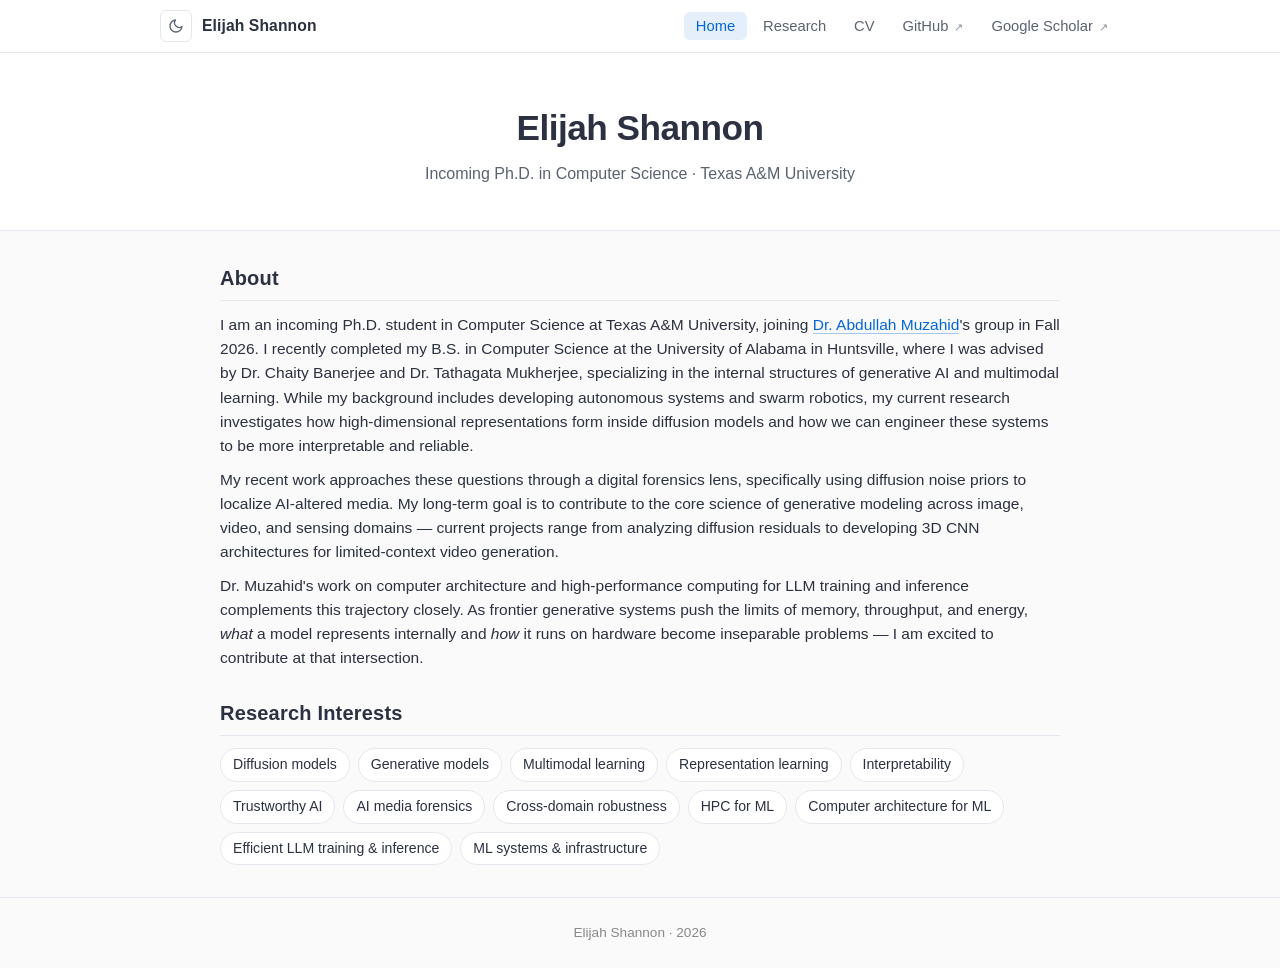
==== commit 562cabae: "dark mode" ====
--- a/index.html
+++ b/index.html
@@ -5,13 +5,29 @@
     <meta name="viewport" content="width=device-width, initial-scale=1.0">
     <title>Elijah Shannon</title>
     <link rel="stylesheet" href="style.css">
+    <script>
+      (function() {
+        try {
+          var saved = localStorage.getItem('theme');
+          var prefersDark = window.matchMedia && window.matchMedia('(prefers-color-scheme: dark)').matches;
+          var theme = saved || (prefersDark ? 'dark' : 'light');
+          document.documentElement.setAttribute('data-theme', theme);
+        } catch (e) { /* default to light */ }
+      })();
+    </script>
 </head>
 
 <body>
 
     <nav class="site-nav" aria-label="Primary">
         <div class="site-nav-inner">
-            <a href="index.html" class="brand">Elijah Shannon</a>
+            <div class="nav-left">
+                <button type="button" class="theme-toggle" aria-label="Toggle dark mode" title="Toggle dark mode">
+                    <svg class="icon-moon" viewBox="0 0 24 24" fill="none" stroke="currentColor" stroke-width="2" stroke-linecap="round" stroke-linejoin="round" aria-hidden="true"><path d="M21 12.79A9 9 0 1 1 11.21 3 7 7 0 0 0 21 12.79z"/></svg>
+                    <svg class="icon-sun" viewBox="0 0 24 24" fill="none" stroke="currentColor" stroke-width="2" stroke-linecap="round" stroke-linejoin="round" aria-hidden="true"><circle cx="12" cy="12" r="4"/><path d="M12 2v2M12 20v2M4.93 4.93l1.41 1.41M17.66 17.66l1.41 1.41M2 12h2M20 12h2M4.93 19.07l1.41-1.41M17.66 6.34l1.41-1.41"/></svg>
+                </button>
+                <a href="index.html" class="brand">Elijah Shannon</a>
+            </div>
             <ul class="nav-links">
                 <li><a href="index.html" class="active" aria-current="page">Home</a></li>
                 <li><a href="research.html">Research</a></li>
--- a/style.css
+++ b/style.css
@@ -8,12 +8,44 @@
 :root {
     --accent: #0366d6;
     --accent-dark: #024f9f;
+    --accent-soft: rgba(3,102,214,0.10);
+    --accent-soft-strong: rgba(3,102,214,0.18);
+    --accent-underline: rgba(3,102,214,0.35);
+    --award: #92660a;
+    --award-soft: rgba(202,138,4,0.12);
     --text: #2b3140;
     --text-muted: #5a6370;
     --bg: #fafafa;
     --card-bg: #ffffff;
     --card-border: #e4e8ee;
+    --card-border-hover: #d4dae3;
     --thumb-bg: #f3f5f8;
+    --nav-bg: rgba(255,255,255,0.92);
+    --hover-bg: #f0f3f8;
+    --modal-overlay: rgba(20,22,30,0.78);
+    --footer-color: #888;
+}
+
+[data-theme="dark"] {
+    --accent: #58a6ff;
+    --accent-dark: #4493e6;
+    --accent-soft: rgba(88,166,255,0.14);
+    --accent-soft-strong: rgba(88,166,255,0.22);
+    --accent-underline: rgba(88,166,255,0.5);
+    --award: #e0b75c;
+    --award-soft: rgba(224,183,92,0.14);
+    --text: #e6edf3;
+    --text-muted: #8b95a5;
+    --bg: #0f1419;
+    --card-bg: #161b22;
+    --card-border: #2a3340;
+    --card-border-hover: #3a4250;
+    --thumb-bg: #252b35;
+    --nav-bg: rgba(15,20,25,0.85);
+    --hover-bg: #1f2530;
+    --modal-overlay: rgba(0,0,0,0.78);
+    --footer-color: #6a7280;
+    color-scheme: dark;
 }
 
 /* ----------- Body ----------- */
@@ -29,7 +61,7 @@
     position: sticky;
     top: 0;
     z-index: 50;
-    background: rgba(255,255,255,0.92);
+    background: var(--nav-bg);
     backdrop-filter: saturate(160%) blur(8px);
     -webkit-backdrop-filter: saturate(160%) blur(8px);
     border-bottom: 1px solid var(--card-border);
@@ -44,6 +76,50 @@
     justify-content: space-between;
     gap: 16px;
 }
+
+.nav-left {
+    display: flex;
+    align-items: center;
+    gap: 10px;
+}
+
+.theme-toggle {
+    background: transparent;
+    border: 1px solid var(--card-border);
+    border-radius: 6px;
+    width: 32px;
+    height: 32px;
+    padding: 0;
+    cursor: pointer;
+    color: var(--text-muted);
+    display: inline-flex;
+    align-items: center;
+    justify-content: center;
+    transition: color .15s ease, background .15s ease, border-color .15s ease;
+    flex-shrink: 0;
+}
+
+.theme-toggle:hover {
+    color: var(--text);
+    background: var(--hover-bg);
+    border-color: var(--card-border-hover);
+}
+
+.theme-toggle:focus-visible {
+    outline: 2px solid var(--accent);
+    outline-offset: 2px;
+}
+
+.theme-toggle svg {
+    width: 16px;
+    height: 16px;
+}
+
+.theme-toggle .icon-sun { display: none; }
+.theme-toggle .icon-moon { display: block; }
+
+[data-theme="dark"] .theme-toggle .icon-sun { display: block; }
+[data-theme="dark"] .theme-toggle .icon-moon { display: none; }
 
 .brand {
     font-weight: 700;
@@ -76,12 +152,12 @@
 
 .nav-links a:hover {
     color: var(--text);
-    background: #f0f3f8;
+    background: var(--hover-bg);
 }
 
 .nav-links a.active {
     color: var(--accent);
-    background: rgba(3,102,214,0.08);
+    background: var(--accent-soft);
 }
 
 .nav-links .ext {
@@ -94,7 +170,7 @@
 .hero {
     text-align: center;
     padding: 48px 20px 32px;
-    background: #fff;
+    background: var(--card-bg);
     border-bottom: 1px solid var(--card-border);
 }
 
@@ -171,7 +247,7 @@
 .content p a {
     color: var(--accent);
     text-decoration: none;
-    border-bottom: 1px solid rgba(3,102,214,0.35);
+    border-bottom: 1px solid var(--accent-underline);
     transition: color .15s ease, border-color .15s ease;
 }
 
@@ -184,7 +260,7 @@
 footer {
     text-align: center;
     padding: 24px 0;
-    color: #888;
+    color: var(--footer-color);
     font-size: 0.85rem;
     border-top: 1px solid var(--card-border);
     margin-top: 32px;
@@ -200,7 +276,7 @@
 }
 
 .tag-list li {
-    background: #fff;
+    background: var(--card-bg);
     border: 1px solid var(--card-border);
     border-radius: 999px;
     padding: 5px 12px;
@@ -246,13 +322,15 @@
     font-size: 0.78rem;
     font-weight: 600;
     color: var(--accent-dark);
-    background: rgba(3,102,214,0.10);
+    background: var(--accent-soft);
     padding: 2px 8px;
     border-radius: 4px;
     margin-left: 6px;
     vertical-align: middle;
     letter-spacing: 0.3px;
 }
+
+[data-theme="dark"] .cv-status { color: var(--accent); }
 
 .cv-date {
     font-size: 0.82rem;
@@ -330,8 +408,8 @@
 }
 
 .press-feature {
-    background: rgba(3,102,214,0.05);
-    border: 1px solid rgba(3,102,214,0.18);
+    background: var(--accent-soft);
+    border: 1px solid var(--accent-soft-strong);
     border-radius: 8px;
     padding: 10px 14px;
     margin-bottom: 12px;
@@ -399,11 +477,11 @@
 
 .info-block:hover {
     box-shadow: 0 4px 14px rgba(0,0,0,0.07);
-    border-color: #d4dae3;
+    border-color: var(--card-border-hover);
 }
 
 .info-block:focus-within {
-    box-shadow: 0 0 0 3px rgba(3,102,214,0.22);
+    box-shadow: 0 0 0 3px var(--accent-soft-strong);
 }
 
 .block-image {
@@ -468,7 +546,7 @@
 
 .tag {
     display: inline-block;
-    background: rgba(3,102,214,0.10);
+    background: var(--accent-soft);
     color: var(--accent-dark);
     padding: 1px 8px;
     border-radius: 4px;
@@ -479,9 +557,11 @@
     text-transform: uppercase;
 }
 
+[data-theme="dark"] .tag { color: var(--accent); }
+
 .tag-award {
-    background: rgba(202, 138, 4, 0.12);
-    color: #92660a;
+    background: var(--award-soft);
+    color: var(--award);
 }
 
 .block-actions {
@@ -573,7 +653,7 @@
 .modal {
     position: fixed;
     inset: 0;
-    background: rgba(20,22,30,0.78);
+    background: var(--modal-overlay);
     display: none;
     align-items: center;
     justify-content: center;
@@ -584,12 +664,12 @@
 .modal.open { display: flex; }
 
 .modal-content {
-    background: #ffffff;
+    background: var(--card-bg);
     padding: 16px 18px 22px;
     border-radius: 12px;
     max-width: 1000px;
     width: 100%;
-    box-shadow: 0 8px 32px rgba(0,0,0,0.25);
+    box-shadow: 0 8px 32px rgba(0,0,0,0.45);
     position: relative;
     display: flex;
     flex-direction: column;
@@ -614,7 +694,7 @@
     font-size: 1.8rem;
     cursor: pointer;
     line-height: 1;
-    color: #333;
+    color: var(--text);
 }
 
 .modal-close:hover { color: var(--accent); }
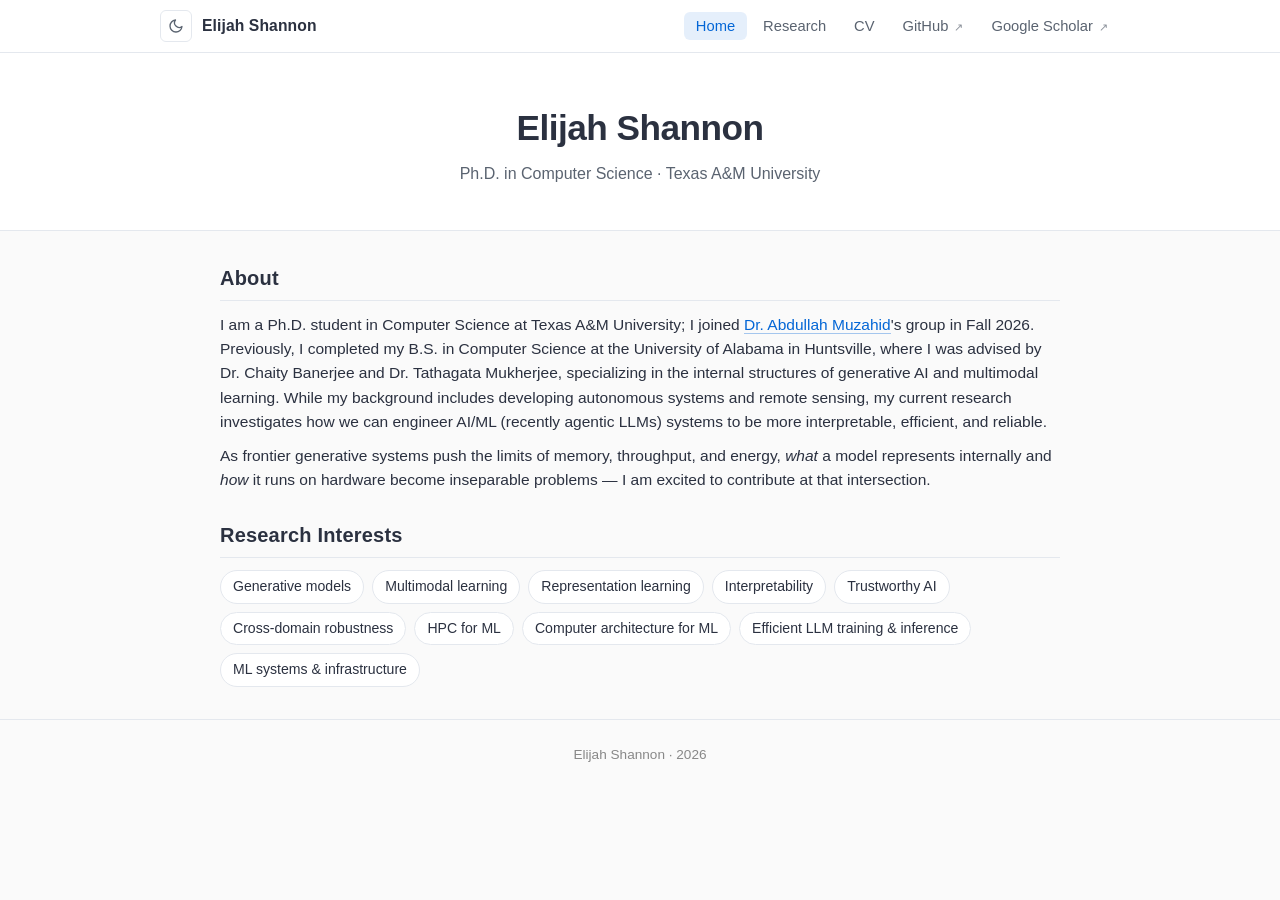
==== commit a84edcc3: "Revise biography and research interests in index.html Updated personal information and research focu" ====
--- a/index.html
+++ b/index.html
@@ -40,7 +40,7 @@
 
     <header class="hero" role="banner">
         <h1>Elijah Shannon</h1>
-        <p class="subtitle">Incoming Ph.D. in Computer Science &middot; Texas A&amp;M University</p>
+        <p class="subtitle">Ph.D. in Computer Science &middot; Texas A&amp;M University</p>
     </header>
 
     <main class="content" role="main">
@@ -48,25 +48,16 @@
         <section class="about">
             <h2>About</h2>
             <p>
-                I am an incoming Ph.D. student in Computer Science at Texas A&amp;M University, joining
+                I am a Ph.D. student in Computer Science at Texas A&amp;M University; I joined
                 <a href="https://engineering.tamu.edu/cse/profiles/Muzahid-Abdullah.html" target="_blank" rel="noopener noreferrer">Dr. Abdullah Muzahid</a>'s
-                group in Fall 2026. I recently completed my B.S. in Computer Science at the University of
+                group in Fall 2026. Previously, I completed my B.S. in Computer Science at the University of
                 Alabama in Huntsville, where I was advised by Dr. Chaity Banerjee and
                 Dr. Tathagata Mukherjee, specializing in the internal structures of generative AI and
-                multimodal learning. While my background includes developing autonomous systems and swarm robotics, my
-                current research investigates how high-dimensional representations form inside diffusion
-                models and how we can engineer these systems to be more interpretable and reliable.
+                multimodal learning. While my background includes developing autonomous systems and remote sensing, my
+                current research investigates how we can engineer AI/ML (recently agentic LLMs) systems to be more interpretable, efficient, and reliable.
             </p>
             <p>
-                My recent work approaches these questions through a digital forensics lens, specifically using
-                diffusion noise priors to localize AI-altered media. My long-term goal is to contribute to the
-                core science of generative modeling across image, video, and sensing domains &mdash; current
-                projects range from analyzing diffusion residuals to developing 3D CNN architectures for
-                limited-context video generation.
-            </p>
-            <p>
-                Dr. Muzahid's work on computer architecture and high-performance computing for LLM training
-                and inference complements this trajectory closely. As frontier generative systems push the
+                As frontier generative systems push the
                 limits of memory, throughput, and energy, <em>what</em> a model represents internally and
                 <em>how</em> it runs on hardware become inseparable problems &mdash; I am excited to
                 contribute at that intersection.
@@ -76,13 +67,11 @@
         <section class="interests">
             <h2>Research Interests</h2>
             <ul class="tag-list">
-                <li>Diffusion models</li>
                 <li>Generative models</li>
                 <li>Multimodal learning</li>
                 <li>Representation learning</li>
                 <li>Interpretability</li>
                 <li>Trustworthy AI</li>
-                <li>AI media forensics</li>
                 <li>Cross-domain robustness</li>
                 <li>HPC for ML</li>
                 <li>Computer architecture for ML</li>
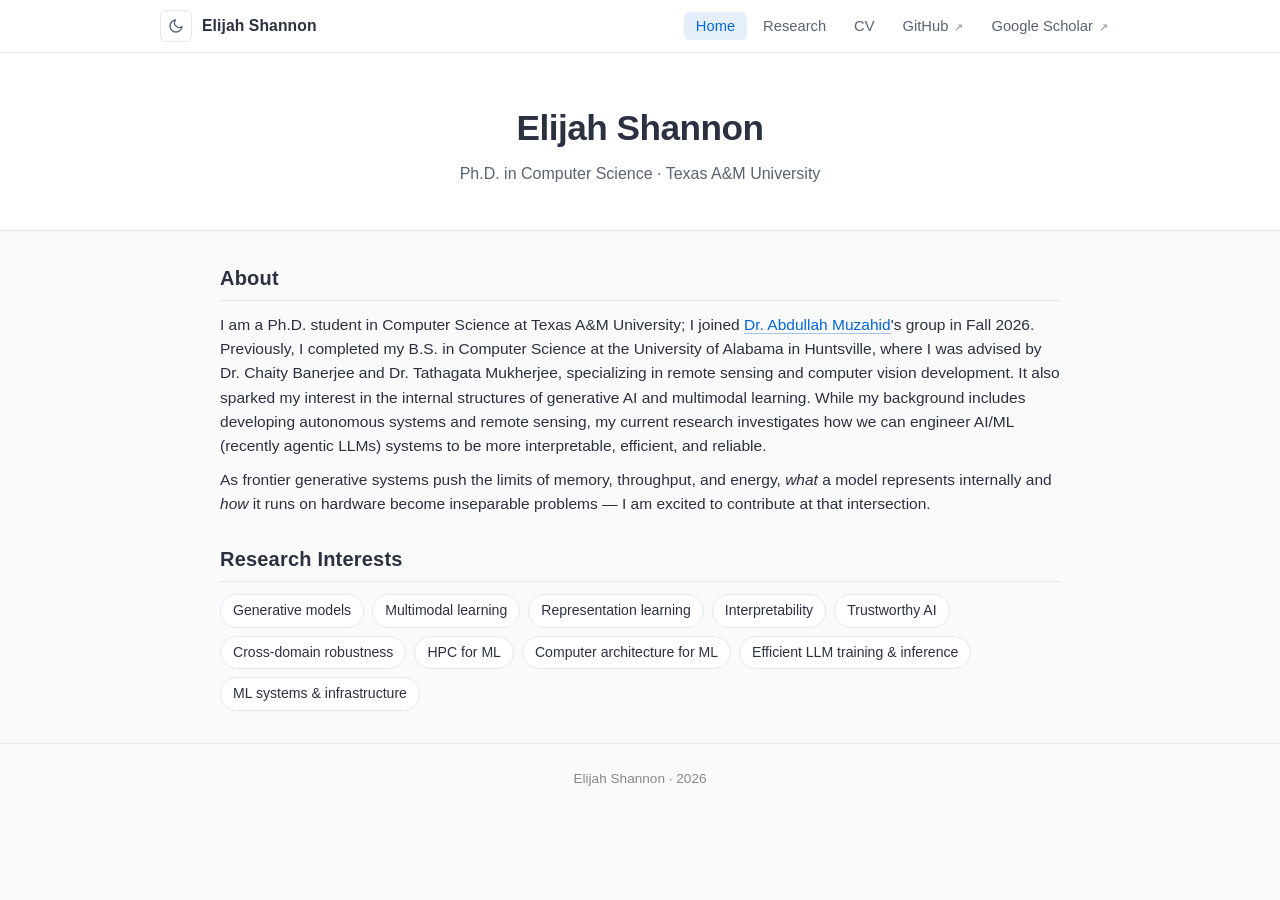
==== commit a258348b: "Revise Dr. Mukherjee's specialization details Updated the description of Dr. Tathagata Mukherjee's s" ====
--- a/index.html
+++ b/index.html
@@ -52,7 +52,7 @@
                 <a href="https://engineering.tamu.edu/cse/profiles/Muzahid-Abdullah.html" target="_blank" rel="noopener noreferrer">Dr. Abdullah Muzahid</a>'s
                 group in Fall 2026. Previously, I completed my B.S. in Computer Science at the University of
                 Alabama in Huntsville, where I was advised by Dr. Chaity Banerjee and
-                Dr. Tathagata Mukherjee, specializing in the internal structures of generative AI and
+                Dr. Tathagata Mukherjee, specializing in remote sensing and computer vision development. It also sparked my interest in the internal structures of generative AI and
                 multimodal learning. While my background includes developing autonomous systems and remote sensing, my
                 current research investigates how we can engineer AI/ML (recently agentic LLMs) systems to be more interpretable, efficient, and reliable.
             </p>
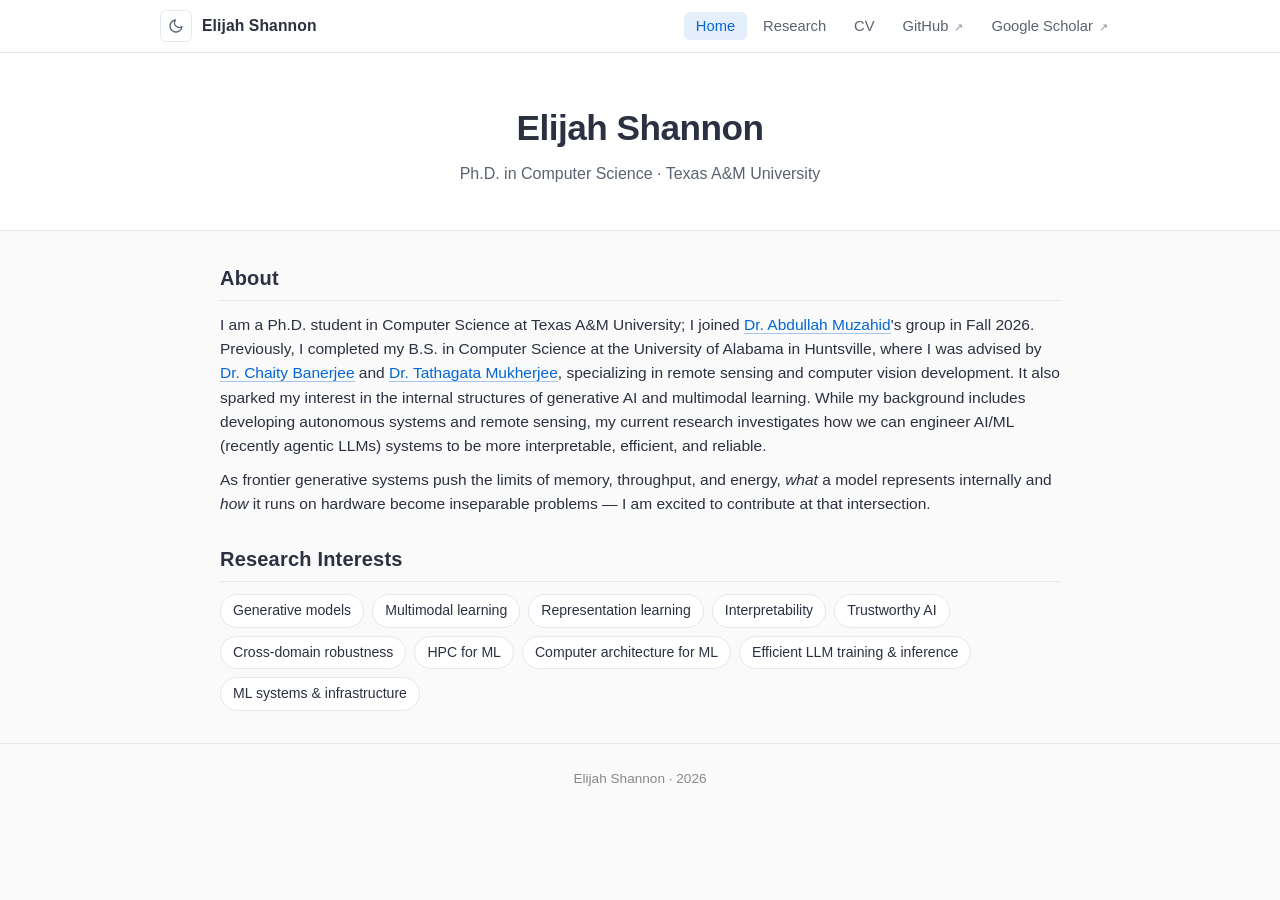
==== commit 6b46ff60: "Update advisor links in index.html" ====
--- a/index.html
+++ b/index.html
@@ -49,10 +49,10 @@
             <h2>About</h2>
             <p>
                 I am a Ph.D. student in Computer Science at Texas A&amp;M University; I joined
-                <a href="https://engineering.tamu.edu/cse/profiles/Muzahid-Abdullah.html" target="_blank" rel="noopener noreferrer">Dr. Abdullah Muzahid</a>'s
+                <a href="https://engineering.tamu.edu/cse/profiles/muzahid-abdullah.html" target="_blank" rel="noopener noreferrer">Dr. Abdullah Muzahid</a>'s
                 group in Fall 2026. Previously, I completed my B.S. in Computer Science at the University of
-                Alabama in Huntsville, where I was advised by Dr. Chaity Banerjee and
-                Dr. Tathagata Mukherjee, specializing in remote sensing and computer vision development. It also sparked my interest in the internal structures of generative AI and
+                Alabama in Huntsville, where I was advised by <a href="https://derbi-lab.github.io/" target="_blank" rel="noopener noreferrer">Dr. Chaity Banerjee</a> and
+                <a href="https://dscslab.github.io/" target="_blank" rel="noopener noreferrer">Dr. Tathagata Mukherjee</a>, specializing in remote sensing and computer vision development. It also sparked my interest in the internal structures of generative AI and
                 multimodal learning. While my background includes developing autonomous systems and remote sensing, my
                 current research investigates how we can engineer AI/ML (recently agentic LLMs) systems to be more interpretable, efficient, and reliable.
             </p>
